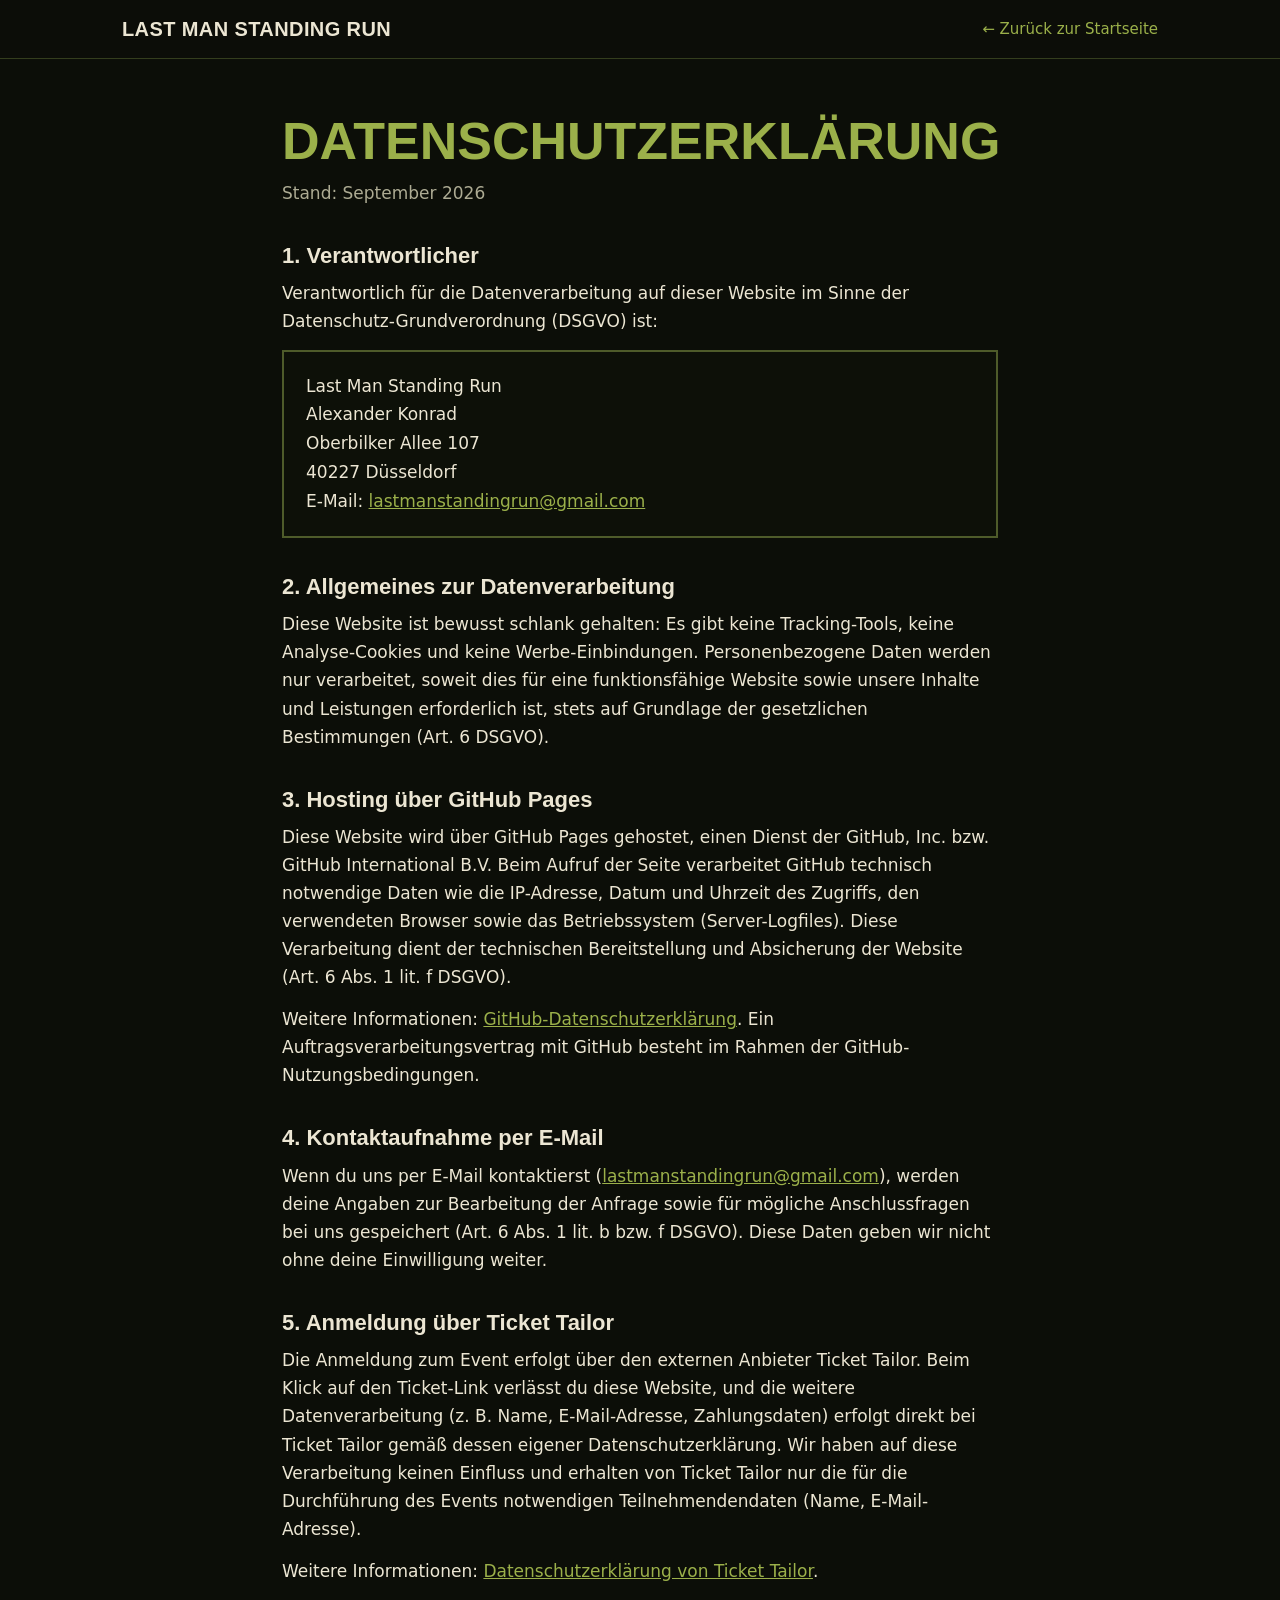
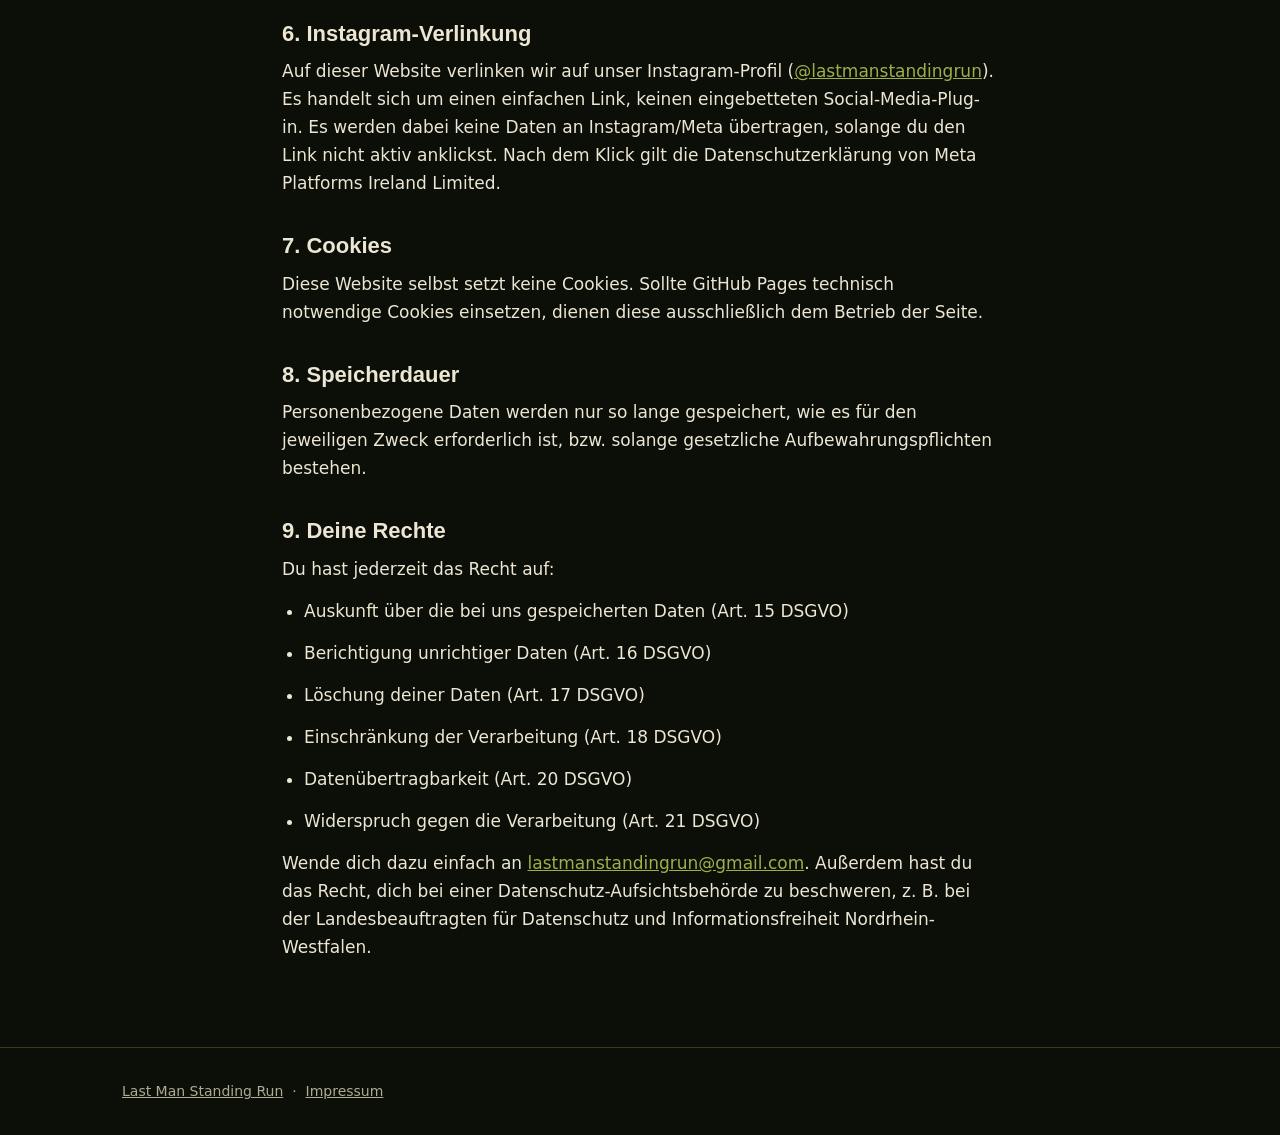
==== datenschutz.html @ d11ab653 "Add files via upload" ====
<!DOCTYPE html>
<html lang="de">
<head>
<meta charset="utf-8">
<meta name="viewport" content="width=device-width, initial-scale=1">
<title>Datenschutzerklärung – Last Man Standing Run</title>
<meta name="robots" content="noindex">
<meta name="theme-color" content="#0c0e08">
<style>
:root{--creme:#0c0e08;--paper:rgba(14,17,9,.84);--ink:#ECE6D3;--olive:#9BB04A;--olive-d:#6E8030;--line:#343d1d;--muted:#ADAB93;--bd:#4E5B2A;--display:"Bahnschrift","Arial Narrow","Roboto Condensed",Impact,sans-serif;--body:system-ui,-apple-system,"Segoe UI",Roboto,sans-serif}
*{box-sizing:border-box;min-width:0}html{overflow-x:hidden}
body{margin:0;background:var(--creme);color:var(--ink);font:17px/1.65 var(--body);overflow-x:hidden;max-width:100vw}
a{color:var(--olive)}
:focus-visible{outline:3px solid var(--olive);outline-offset:3px}
.wrap{max-width:760px;margin:0 auto;padding:0 22px}
header.nav{background:rgba(12,14,8,.92);border-bottom:1px solid var(--line)}
.nav .wrap{max-width:1080px;display:flex;align-items:center;justify-content:space-between;height:58px}
.brand{font:800 20px/1 var(--display);color:var(--ink);text-decoration:none;letter-spacing:.02em}
.back{font-size:15px;text-decoration:none}.back:hover{text-decoration:underline}
main{padding:56px 0 72px}
h1{font:900 clamp(32px,6vw,52px)/1 var(--display);text-transform:uppercase;color:var(--olive);margin:0 0 12px}
h2{font:800 22px/1.2 var(--display);color:var(--ink);margin:36px 0 10px}
h3{font:700 18px/1.3 var(--body);color:var(--olive);margin:22px 0 6px}
p,li{margin:0 0 14px;color:var(--ink)}
ul{margin:0 0 14px;padding-left:22px}
address{font-style:normal;background:var(--paper);border:2px solid var(--bd);padding:20px 22px;margin:8px 0 8px;line-height:1.7}
.muted{color:var(--muted);font-size:15px}
.intro{color:var(--muted);margin-bottom:28px}
footer{padding:32px 0;font-size:14px;color:var(--muted);border-top:1px solid var(--line)}
footer .wrap{max-width:1080px}
footer a{color:var(--muted);text-decoration:underline}
</style>
</head>
<body>
<header class="nav"><div class="wrap">
<a class="brand" href="index.html">LAST MAN STANDING RUN</a>
<a class="back" href="index.html">← Zurück zur Startseite</a>
</div></header>

<main><div class="wrap">
<h1>Datenschutzerklärung</h1>
<p class="intro">Stand: September 2026</p>

<h2>1. Verantwortlicher</h2>
<p>Verantwortlich für die Datenverarbeitung auf dieser Website im Sinne der Datenschutz-Grundverordnung (DSGVO) ist:</p>
<address>
Last Man Standing Run<br>
Alexander Konrad<br>
Oberbilker Allee 107<br>
40227 Düsseldorf<br>
E-Mail: <a href="mailto:lastmanstandingrun@gmail.com">lastmanstandingrun@gmail.com</a>
</address>

<h2>2. Allgemeines zur Datenverarbeitung</h2>
<p>Diese Website ist bewusst schlank gehalten: Es gibt keine Tracking-Tools, keine Analyse-Cookies und keine Werbe-Einbindungen. Personenbezogene Daten werden nur verarbeitet, soweit dies für eine funktionsfähige Website sowie unsere Inhalte und Leistungen erforderlich ist, stets auf Grundlage der gesetzlichen Bestimmungen (Art. 6 DSGVO).</p>

<h2>3. Hosting über GitHub Pages</h2>
<p>Diese Website wird über GitHub Pages gehostet, einen Dienst der GitHub, Inc. bzw. GitHub International B.V. Beim Aufruf der Seite verarbeitet GitHub technisch notwendige Daten wie die IP-Adresse, Datum und Uhrzeit des Zugriffs, den verwendeten Browser sowie das Betriebssystem (Server-Logfiles). Diese Verarbeitung dient der technischen Bereitstellung und Absicherung der Website (Art. 6 Abs. 1 lit. f DSGVO).</p>
<p>Weitere Informationen: <a href="https://docs.github.com/site-policy/privacy-policies/github-general-privacy-statement" rel="noopener">GitHub-Datenschutzerklärung</a>. Ein Auftragsverarbeitungsvertrag mit GitHub besteht im Rahmen der GitHub-Nutzungsbedingungen.</p>

<h2>4. Kontaktaufnahme per E-Mail</h2>
<p>Wenn du uns per E-Mail kontaktierst (<a href="mailto:lastmanstandingrun@gmail.com">lastmanstandingrun@gmail.com</a>), werden deine Angaben zur Bearbeitung der Anfrage sowie für mögliche Anschlussfragen bei uns gespeichert (Art. 6 Abs. 1 lit. b bzw. f DSGVO). Diese Daten geben wir nicht ohne deine Einwilligung weiter.</p>

<h2>5. Anmeldung über Ticket Tailor</h2>
<p>Die Anmeldung zum Event erfolgt über den externen Anbieter Ticket Tailor. Beim Klick auf den Ticket-Link verlässt du diese Website, und die weitere Datenverarbeitung (z. B. Name, E-Mail-Adresse, Zahlungsdaten) erfolgt direkt bei Ticket Tailor gemäß dessen eigener Datenschutzerklärung. Wir haben auf diese Verarbeitung keinen Einfluss und erhalten von Ticket Tailor nur die für die Durchführung des Events notwendigen Teilnehmendendaten (Name, E-Mail-Adresse).</p>
<p>Weitere Informationen: <a href="https://www.tickettailor.com/legal/privacy/" rel="noopener">Datenschutzerklärung von Ticket Tailor</a>.</p>

<h2>6. Instagram-Verlinkung</h2>
<p>Auf dieser Website verlinken wir auf unser Instagram-Profil (<a href="https://www.instagram.com/lastmanstandingrun" rel="noopener">@lastmanstandingrun</a>). Es handelt sich um einen einfachen Link, keinen eingebetteten Social-Media-Plug-in. Es werden dabei keine Daten an Instagram/Meta übertragen, solange du den Link nicht aktiv anklickst. Nach dem Klick gilt die Datenschutzerklärung von Meta Platforms Ireland Limited.</p>

<h2>7. Cookies</h2>
<p>Diese Website selbst setzt keine Cookies. Sollte GitHub Pages technisch notwendige Cookies einsetzen, dienen diese ausschließlich dem Betrieb der Seite.</p>

<h2>8. Speicherdauer</h2>
<p>Personenbezogene Daten werden nur so lange gespeichert, wie es für den jeweiligen Zweck erforderlich ist, bzw. solange gesetzliche Aufbewahrungspflichten bestehen.</p>

<h2>9. Deine Rechte</h2>
<p>Du hast jederzeit das Recht auf:</p>
<ul>
<li>Auskunft über die bei uns gespeicherten Daten (Art. 15 DSGVO)</li>
<li>Berichtigung unrichtiger Daten (Art. 16 DSGVO)</li>
<li>Löschung deiner Daten (Art. 17 DSGVO)</li>
<li>Einschränkung der Verarbeitung (Art. 18 DSGVO)</li>
<li>Datenübertragbarkeit (Art. 20 DSGVO)</li>
<li>Widerspruch gegen die Verarbeitung (Art. 21 DSGVO)</li>
</ul>
<p>Wende dich dazu einfach an <a href="mailto:lastmanstandingrun@gmail.com">lastmanstandingrun@gmail.com</a>. Außerdem hast du das Recht, dich bei einer Datenschutz-Aufsichtsbehörde zu beschweren, z. B. bei der Landesbeauftragten für Datenschutz und Informationsfreiheit Nordrhein-Westfalen.</p>

</div></main>

<footer><div class="wrap"><a href="index.html">Last Man Standing Run</a> &nbsp;·&nbsp; <a href="impressum.html">Impressum</a></div></footer>
</body>
</html>
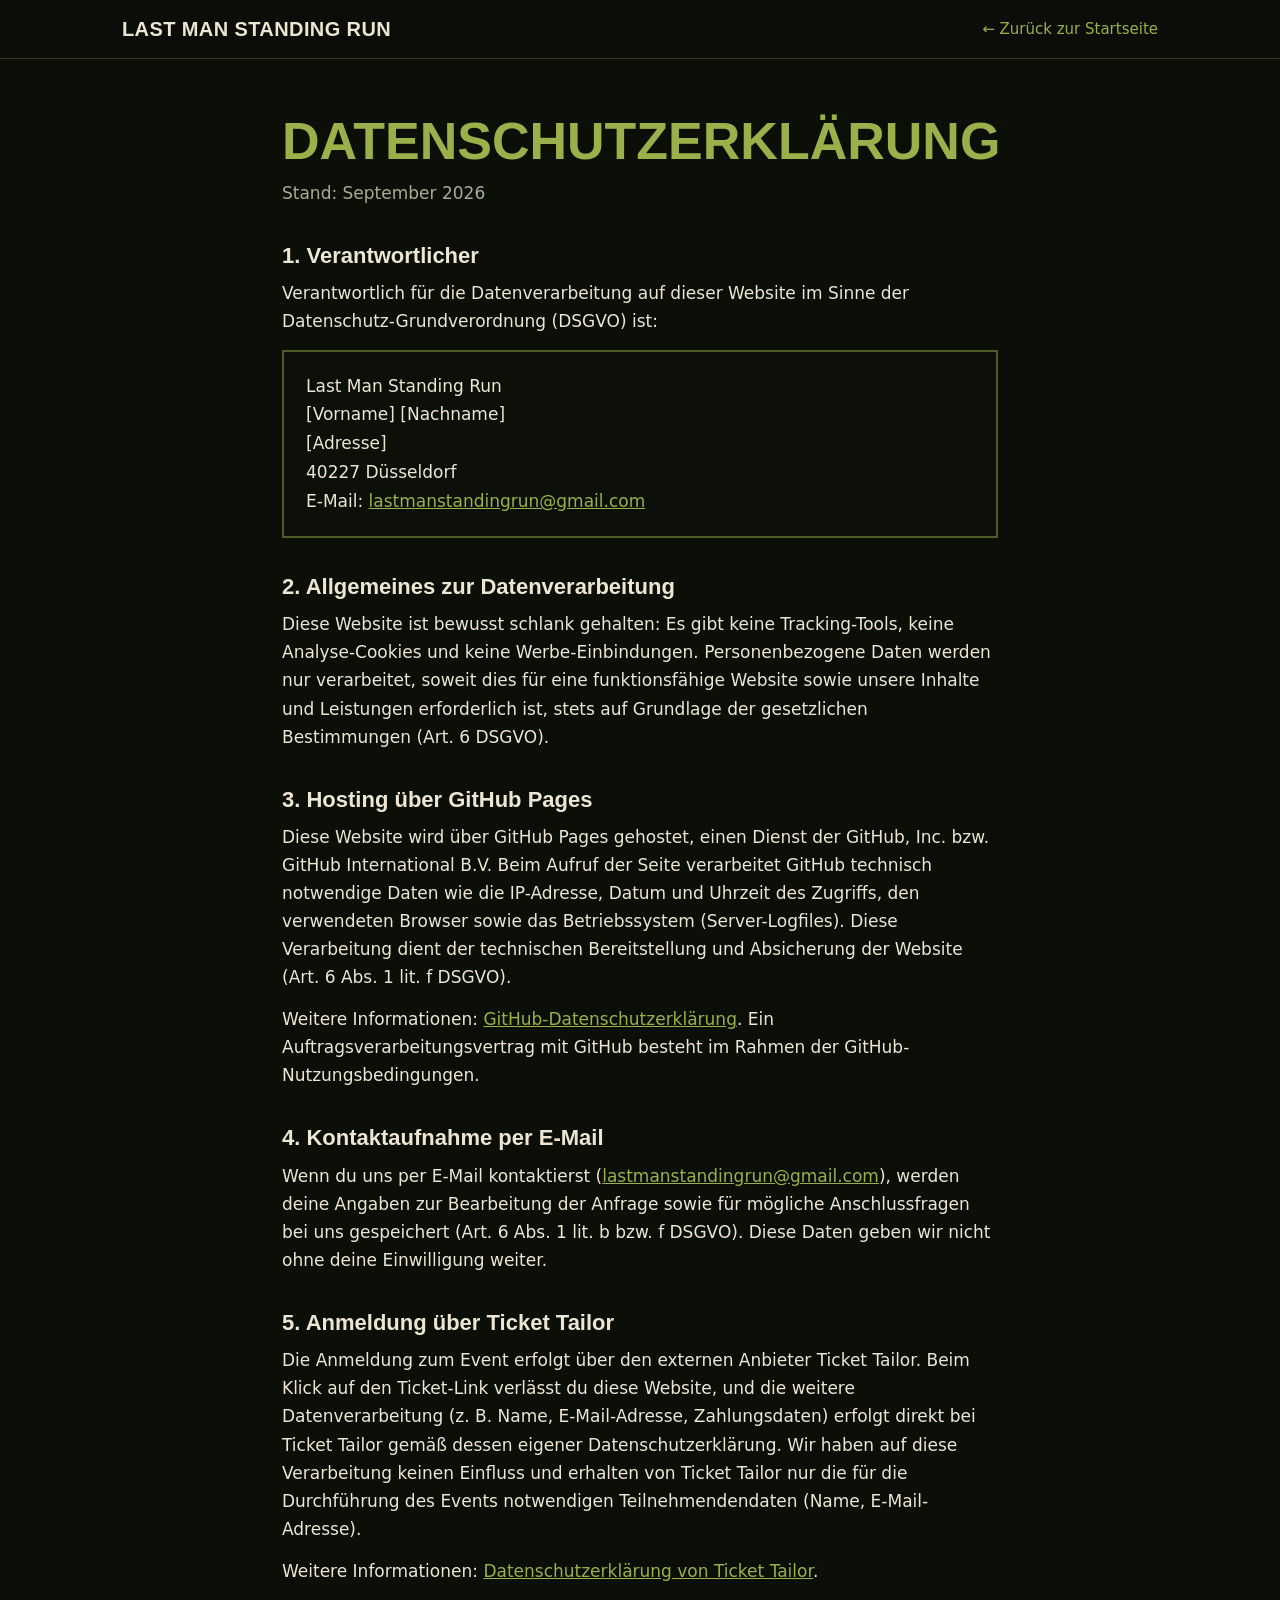
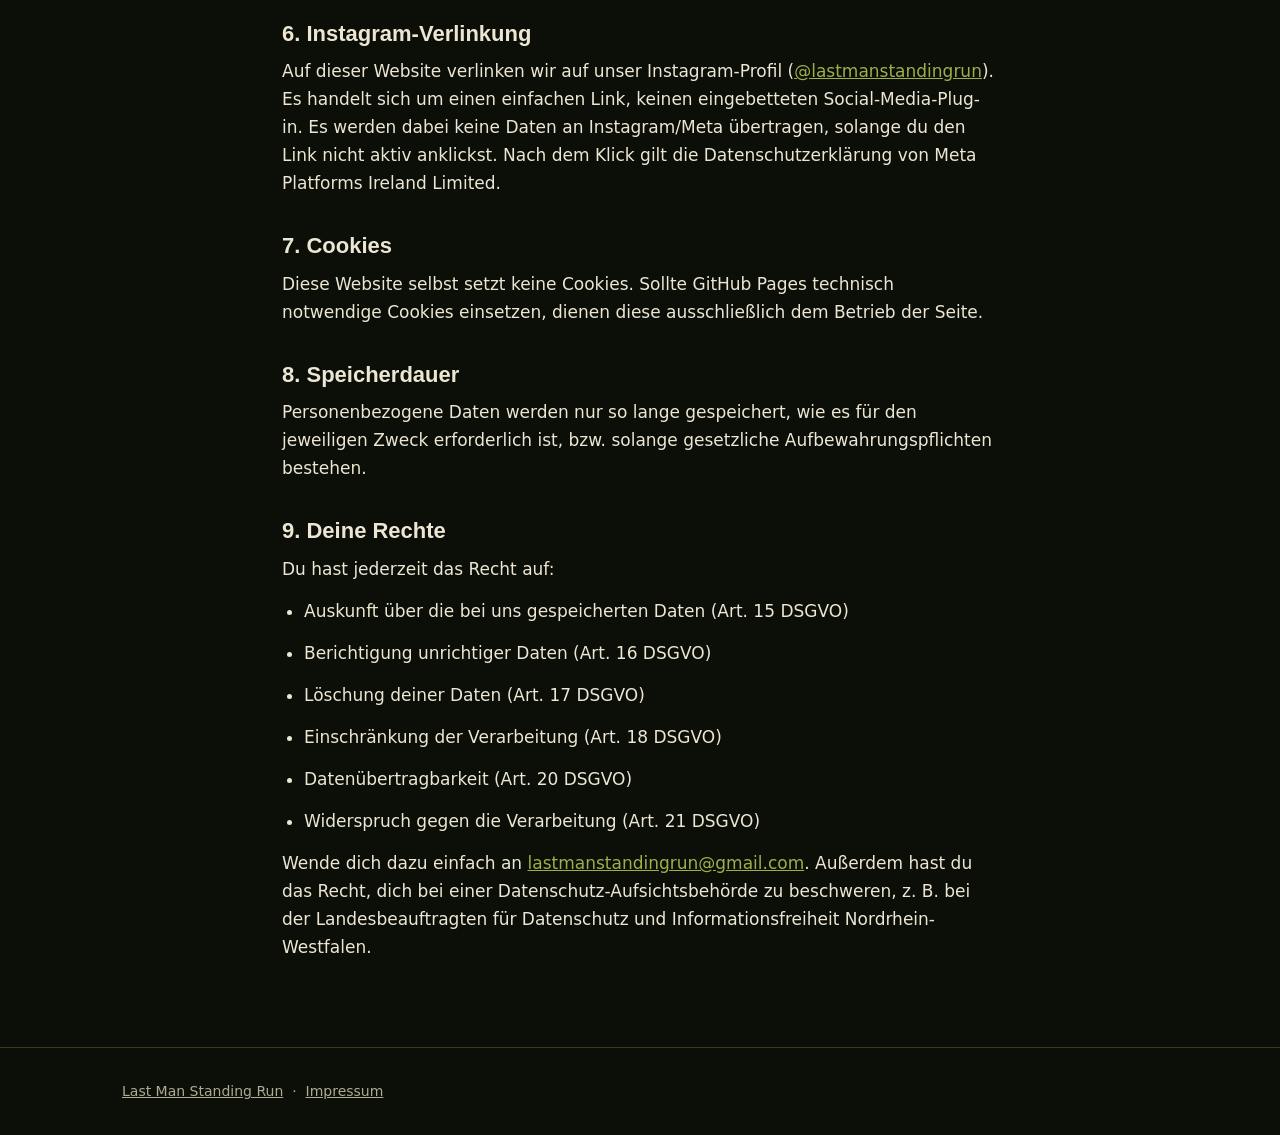
==== commit 1d9007a0: "Add files via upload" ====
--- a/datenschutz.html
+++ b/datenschutz.html
@@ -45,8 +45,8 @@
 <p>Verantwortlich für die Datenverarbeitung auf dieser Website im Sinne der Datenschutz-Grundverordnung (DSGVO) ist:</p>
 <address>
 Last Man Standing Run<br>
-Alexander Konrad<br>
-Oberbilker Allee 107<br>
+[Vorname] [Nachname]<br>
+[Adresse]<br>
 40227 Düsseldorf<br>
 E-Mail: <a href="mailto:lastmanstandingrun@gmail.com">lastmanstandingrun@gmail.com</a>
 </address>
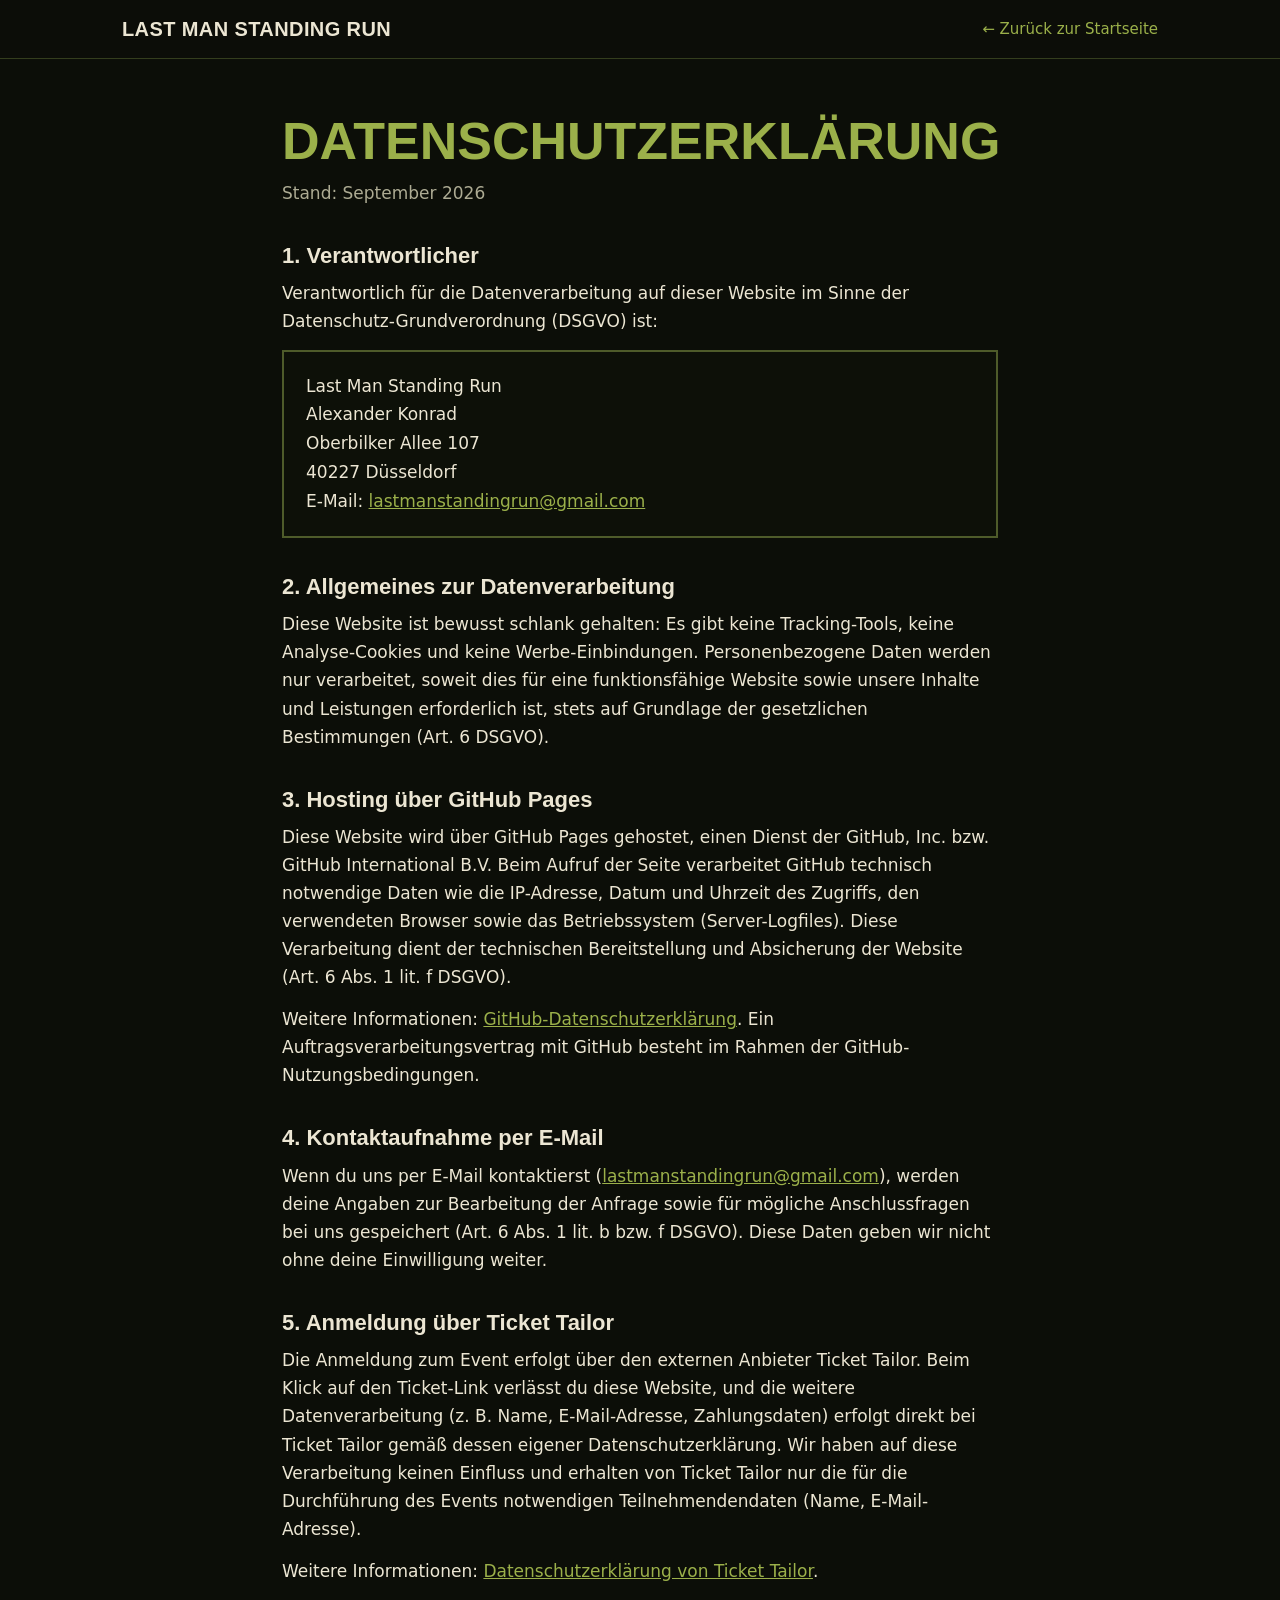
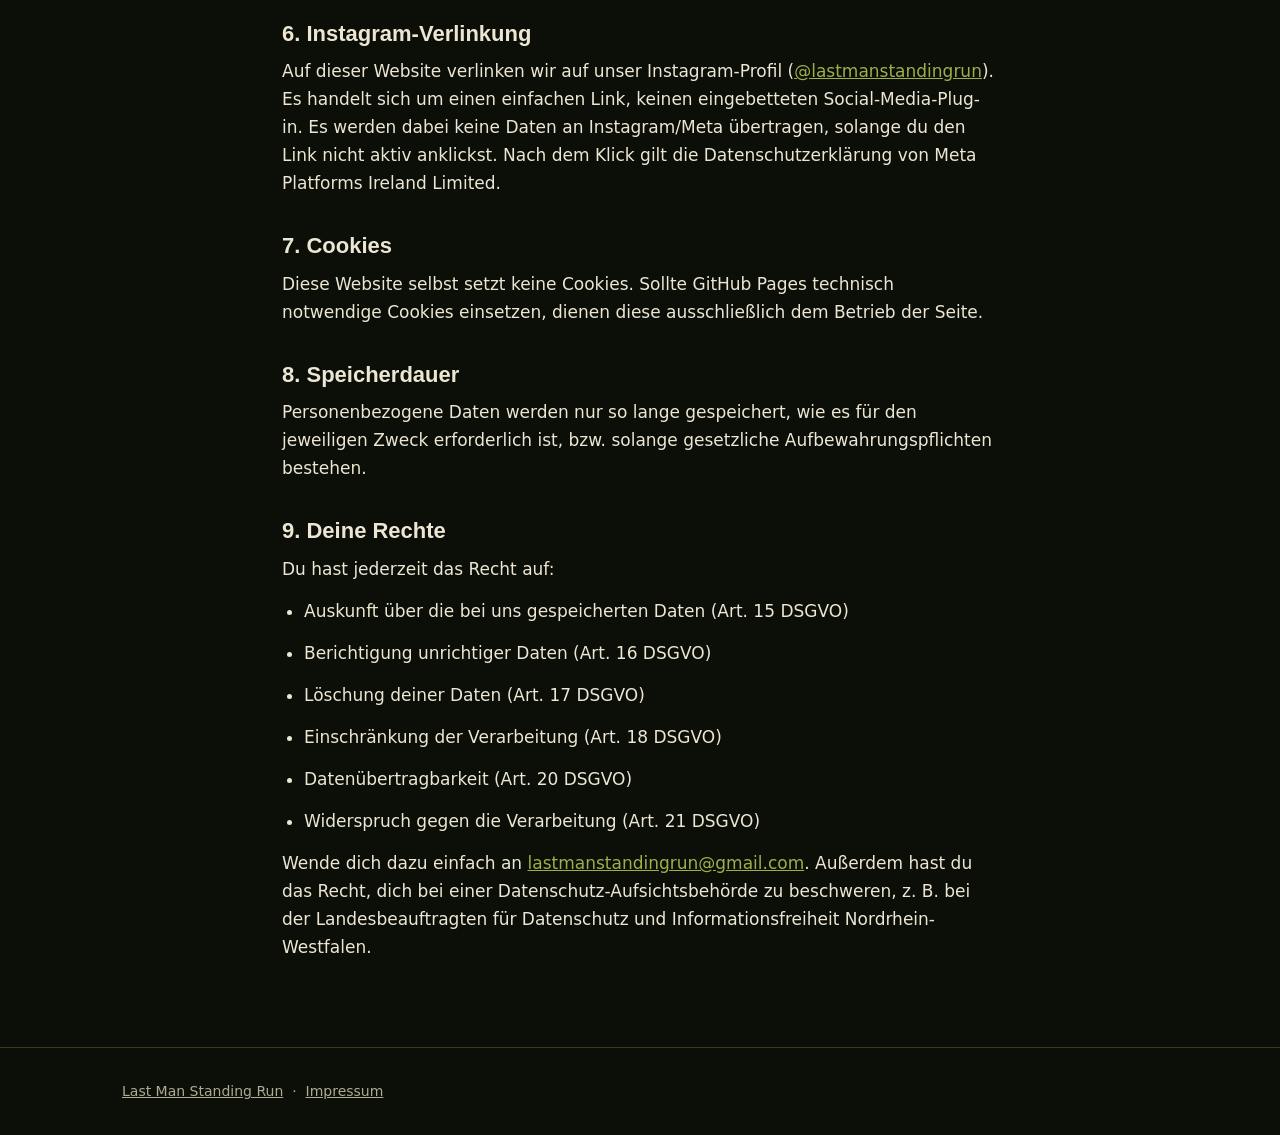
==== commit 5581f5e8: "Update contact information in datenschutz.html" ====
--- a/datenschutz.html
+++ b/datenschutz.html
@@ -45,8 +45,8 @@
 <p>Verantwortlich für die Datenverarbeitung auf dieser Website im Sinne der Datenschutz-Grundverordnung (DSGVO) ist:</p>
 <address>
 Last Man Standing Run<br>
-[Vorname] [Nachname]<br>
-[Adresse]<br>
+Alexander Konrad<br>
+Oberbilker Allee 107<br>
 40227 Düsseldorf<br>
 E-Mail: <a href="mailto:lastmanstandingrun@gmail.com">lastmanstandingrun@gmail.com</a>
 </address>
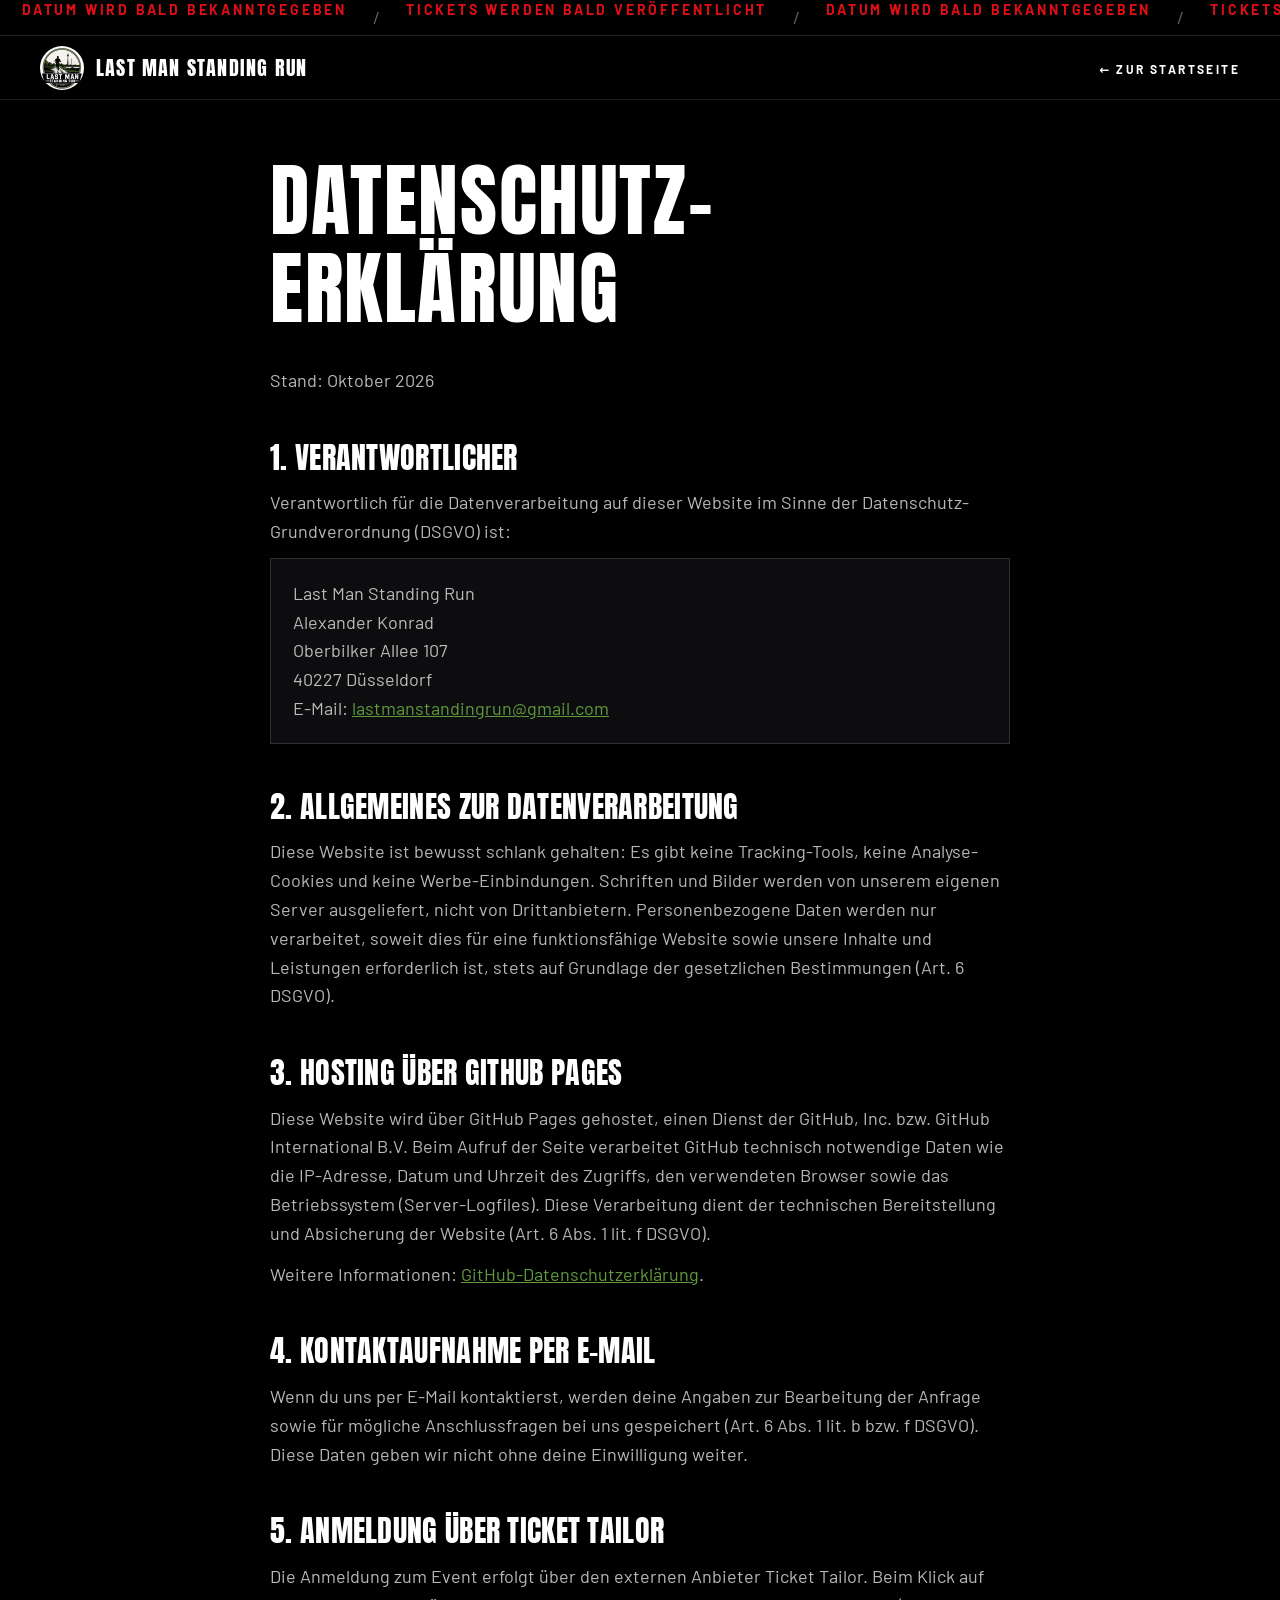
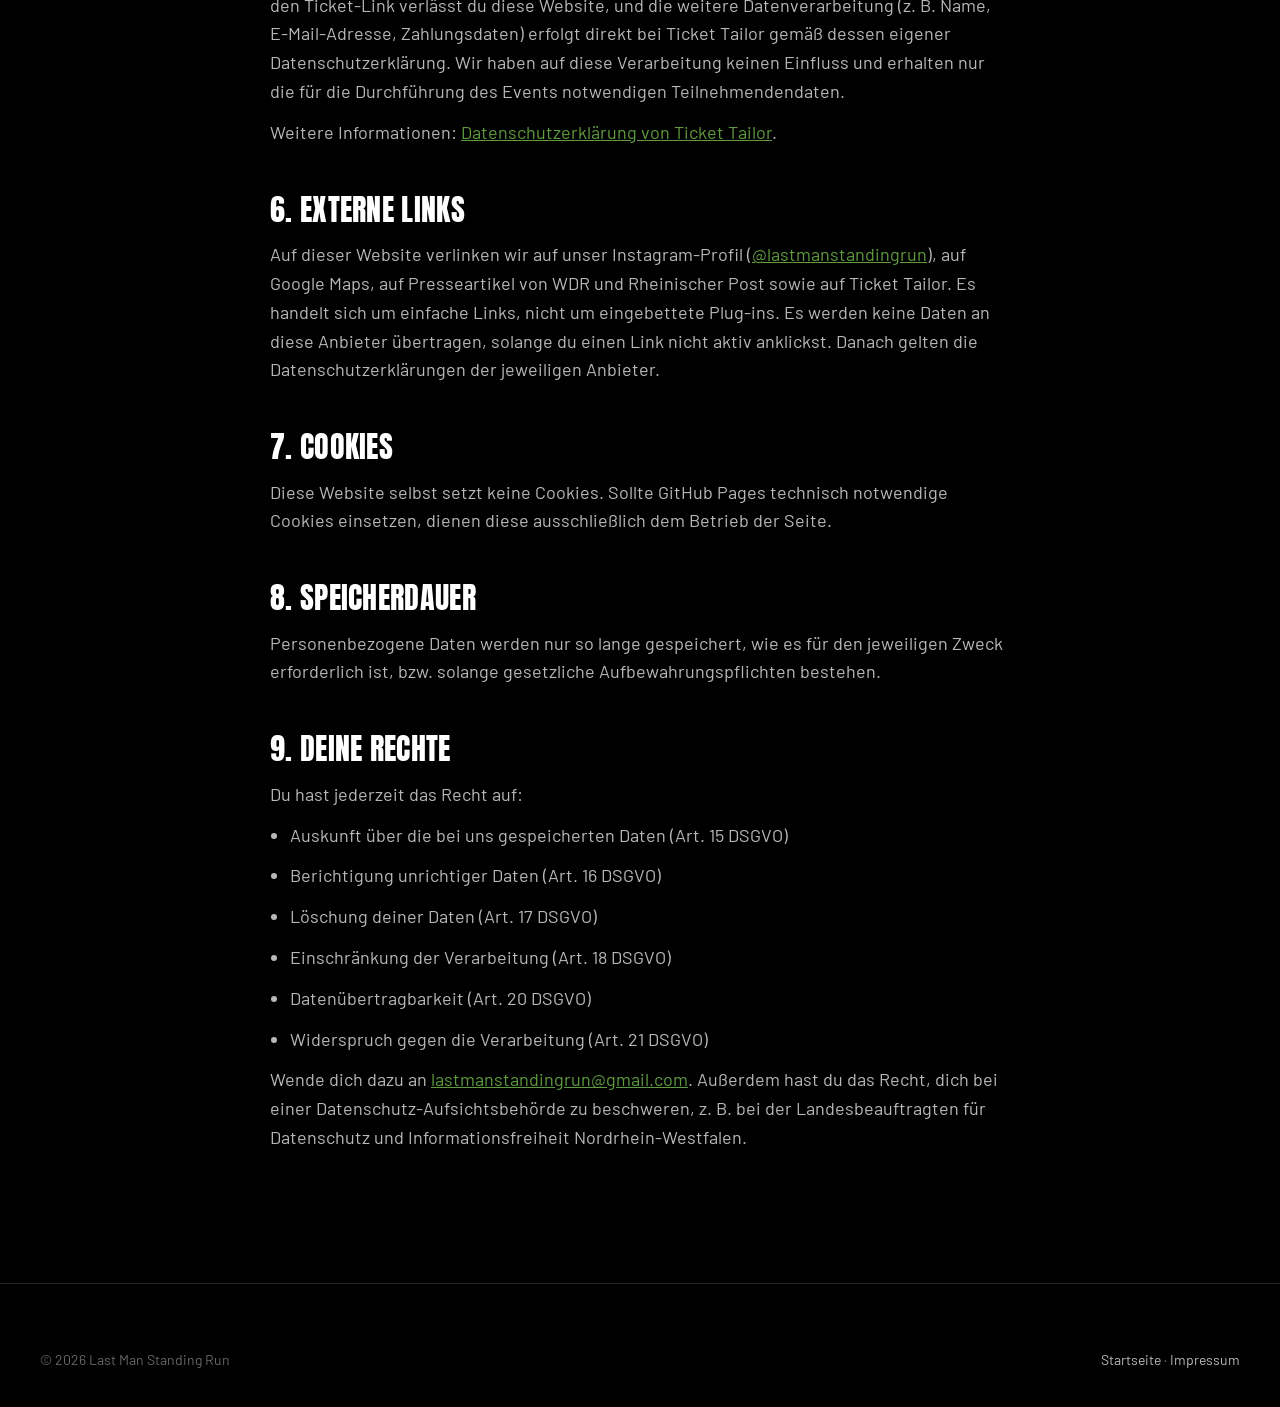
==== commit fb4a2d6b: "Landingpage Last Man Standing Run 2027 Co-Authored-By: Claude Sonnet 5.5 <noreply@anthropic.com>" ====
--- a/datenschutz.html
+++ b/datenschutz.html
@@ -3,43 +3,24 @@
 <head>
 <meta charset="utf-8">
 <meta name="viewport" content="width=device-width, initial-scale=1">
-<title>Datenschutzerklärung – Last Man Standing Run</title>
-<meta name="robots" content="noindex">
-<meta name="theme-color" content="#0c0e08">
-<style>
-:root{--creme:#0c0e08;--paper:rgba(14,17,9,.84);--ink:#ECE6D3;--olive:#9BB04A;--olive-d:#6E8030;--line:#343d1d;--muted:#ADAB93;--bd:#4E5B2A;--display:"Bahnschrift","Arial Narrow","Roboto Condensed",Impact,sans-serif;--body:system-ui,-apple-system,"Segoe UI",Roboto,sans-serif}
-*{box-sizing:border-box;min-width:0}html{overflow-x:hidden}
-body{margin:0;background:var(--creme);color:var(--ink);font:17px/1.65 var(--body);overflow-x:hidden;max-width:100vw}
-a{color:var(--olive)}
-:focus-visible{outline:3px solid var(--olive);outline-offset:3px}
-.wrap{max-width:760px;margin:0 auto;padding:0 22px}
-header.nav{background:rgba(12,14,8,.92);border-bottom:1px solid var(--line)}
-.nav .wrap{max-width:1080px;display:flex;align-items:center;justify-content:space-between;height:58px}
-.brand{font:800 20px/1 var(--display);color:var(--ink);text-decoration:none;letter-spacing:.02em}
-.back{font-size:15px;text-decoration:none}.back:hover{text-decoration:underline}
-main{padding:56px 0 72px}
-h1{font:900 clamp(32px,6vw,52px)/1 var(--display);text-transform:uppercase;color:var(--olive);margin:0 0 12px}
-h2{font:800 22px/1.2 var(--display);color:var(--ink);margin:36px 0 10px}
-h3{font:700 18px/1.3 var(--body);color:var(--olive);margin:22px 0 6px}
-p,li{margin:0 0 14px;color:var(--ink)}
-ul{margin:0 0 14px;padding-left:22px}
-address{font-style:normal;background:var(--paper);border:2px solid var(--bd);padding:20px 22px;margin:8px 0 8px;line-height:1.7}
-.muted{color:var(--muted);font-size:15px}
-.intro{color:var(--muted);margin-bottom:28px}
-footer{padding:32px 0;font-size:14px;color:var(--muted);border-top:1px solid var(--line)}
-footer .wrap{max-width:1080px}
-footer a{color:var(--muted);text-decoration:underline}
-</style>
+<title>Datenschutz – Last Man Standing Run</title>
+<meta name="robots" content="noindex, nofollow">
+<meta name="theme-color" content="#000000">
+<link rel="icon" href="assets/img/logo.jpg">
+<link rel="stylesheet" href="css/style.css">
 </head>
 <body>
+<div class="ticker" role="region" aria-label="Hinweise"><div class="ticker-track" aria-hidden="true">
+<span>Datum wird bald bekanntgegeben</span><i>/</i><span>Tickets werden bald veröffentlicht</span><i>/</i><span>Datum wird bald bekanntgegeben</span><i>/</i><span>Tickets werden bald veröffentlicht</span><i>/</i><span>Datum wird bald bekanntgegeben</span><i>/</i><span>Tickets werden bald veröffentlicht</span><i>/</i><span>Datum wird bald bekanntgegeben</span><i>/</i><span>Tickets werden bald veröffentlicht</span><i>/</i>
+<span>Datum wird bald bekanntgegeben</span><i>/</i><span>Tickets werden bald veröffentlicht</span><i>/</i><span>Datum wird bald bekanntgegeben</span><i>/</i><span>Tickets werden bald veröffentlicht</span><i>/</i><span>Datum wird bald bekanntgegeben</span><i>/</i><span>Tickets werden bald veröffentlicht</span><i>/</i><span>Datum wird bald bekanntgegeben</span><i>/</i><span>Tickets werden bald veröffentlicht</span><i>/</i>
+</div></div>
 <header class="nav"><div class="wrap">
-<a class="brand" href="index.html">LAST MAN STANDING RUN</a>
-<a class="back" href="index.html">← Zurück zur Startseite</a>
+  <a class="brand" href="index.html"><img src="assets/img/logo.jpg" alt="" width="44" height="44"><span>Last Man Standing Run</span></a>
+  <ul><li><a href="index.html">← Zur Startseite</a></li></ul>
 </div></header>
-
-<main><div class="wrap">
-<h1>Datenschutzerklärung</h1>
-<p class="intro">Stand: September 2026</p>
+<main class="legal"><div class="wrap">
+<h1>Datenschutz&shy;erklärung</h1>
+<p>Stand: Oktober 2026</p>
 
 <h2>1. Verantwortlicher</h2>
 <p>Verantwortlich für die Datenverarbeitung auf dieser Website im Sinne der Datenschutz-Grundverordnung (DSGVO) ist:</p>
@@ -52,21 +33,21 @@
 </address>
 
 <h2>2. Allgemeines zur Datenverarbeitung</h2>
-<p>Diese Website ist bewusst schlank gehalten: Es gibt keine Tracking-Tools, keine Analyse-Cookies und keine Werbe-Einbindungen. Personenbezogene Daten werden nur verarbeitet, soweit dies für eine funktionsfähige Website sowie unsere Inhalte und Leistungen erforderlich ist, stets auf Grundlage der gesetzlichen Bestimmungen (Art. 6 DSGVO).</p>
+<p>Diese Website ist bewusst schlank gehalten: Es gibt keine Tracking-Tools, keine Analyse-Cookies und keine Werbe-Einbindungen. Schriften und Bilder werden von unserem eigenen Server ausgeliefert, nicht von Drittanbietern. Personenbezogene Daten werden nur verarbeitet, soweit dies für eine funktionsfähige Website sowie unsere Inhalte und Leistungen erforderlich ist, stets auf Grundlage der gesetzlichen Bestimmungen (Art. 6 DSGVO).</p>
 
 <h2>3. Hosting über GitHub Pages</h2>
 <p>Diese Website wird über GitHub Pages gehostet, einen Dienst der GitHub, Inc. bzw. GitHub International B.V. Beim Aufruf der Seite verarbeitet GitHub technisch notwendige Daten wie die IP-Adresse, Datum und Uhrzeit des Zugriffs, den verwendeten Browser sowie das Betriebssystem (Server-Logfiles). Diese Verarbeitung dient der technischen Bereitstellung und Absicherung der Website (Art. 6 Abs. 1 lit. f DSGVO).</p>
-<p>Weitere Informationen: <a href="https://docs.github.com/site-policy/privacy-policies/github-general-privacy-statement" rel="noopener">GitHub-Datenschutzerklärung</a>. Ein Auftragsverarbeitungsvertrag mit GitHub besteht im Rahmen der GitHub-Nutzungsbedingungen.</p>
+<p>Weitere Informationen: <a href="https://docs.github.com/site-policy/privacy-policies/github-general-privacy-statement" rel="noopener">GitHub-Datenschutzerklärung</a>.</p>
 
 <h2>4. Kontaktaufnahme per E-Mail</h2>
-<p>Wenn du uns per E-Mail kontaktierst (<a href="mailto:lastmanstandingrun@gmail.com">lastmanstandingrun@gmail.com</a>), werden deine Angaben zur Bearbeitung der Anfrage sowie für mögliche Anschlussfragen bei uns gespeichert (Art. 6 Abs. 1 lit. b bzw. f DSGVO). Diese Daten geben wir nicht ohne deine Einwilligung weiter.</p>
+<p>Wenn du uns per E-Mail kontaktierst, werden deine Angaben zur Bearbeitung der Anfrage sowie für mögliche Anschlussfragen bei uns gespeichert (Art. 6 Abs. 1 lit. b bzw. f DSGVO). Diese Daten geben wir nicht ohne deine Einwilligung weiter.</p>
 
 <h2>5. Anmeldung über Ticket Tailor</h2>
-<p>Die Anmeldung zum Event erfolgt über den externen Anbieter Ticket Tailor. Beim Klick auf den Ticket-Link verlässt du diese Website, und die weitere Datenverarbeitung (z. B. Name, E-Mail-Adresse, Zahlungsdaten) erfolgt direkt bei Ticket Tailor gemäß dessen eigener Datenschutzerklärung. Wir haben auf diese Verarbeitung keinen Einfluss und erhalten von Ticket Tailor nur die für die Durchführung des Events notwendigen Teilnehmendendaten (Name, E-Mail-Adresse).</p>
+<p>Die Anmeldung zum Event erfolgt über den externen Anbieter Ticket Tailor. Beim Klick auf den Ticket-Link verlässt du diese Website, und die weitere Datenverarbeitung (z. B. Name, E-Mail-Adresse, Zahlungsdaten) erfolgt direkt bei Ticket Tailor gemäß dessen eigener Datenschutzerklärung. Wir haben auf diese Verarbeitung keinen Einfluss und erhalten nur die für die Durchführung des Events notwendigen Teilnehmendendaten.</p>
 <p>Weitere Informationen: <a href="https://www.tickettailor.com/legal/privacy/" rel="noopener">Datenschutzerklärung von Ticket Tailor</a>.</p>
 
-<h2>6. Instagram-Verlinkung</h2>
-<p>Auf dieser Website verlinken wir auf unser Instagram-Profil (<a href="https://www.instagram.com/lastmanstandingrun" rel="noopener">@lastmanstandingrun</a>). Es handelt sich um einen einfachen Link, keinen eingebetteten Social-Media-Plug-in. Es werden dabei keine Daten an Instagram/Meta übertragen, solange du den Link nicht aktiv anklickst. Nach dem Klick gilt die Datenschutzerklärung von Meta Platforms Ireland Limited.</p>
+<h2>6. Externe Links</h2>
+<p>Auf dieser Website verlinken wir auf unser Instagram-Profil (<a href="https://www.instagram.com/lastmanstandingrun" rel="noopener">@lastmanstandingrun</a>), auf Google Maps, auf Presseartikel von WDR und Rheinischer Post sowie auf Ticket Tailor. Es handelt sich um einfache Links, nicht um eingebettete Plug-ins. Es werden keine Daten an diese Anbieter übertragen, solange du einen Link nicht aktiv anklickst. Danach gelten die Datenschutzerklärungen der jeweiligen Anbieter.</p>
 
 <h2>7. Cookies</h2>
 <p>Diese Website selbst setzt keine Cookies. Sollte GitHub Pages technisch notwendige Cookies einsetzen, dienen diese ausschließlich dem Betrieb der Seite.</p>
@@ -84,10 +65,8 @@
 <li>Datenübertragbarkeit (Art. 20 DSGVO)</li>
 <li>Widerspruch gegen die Verarbeitung (Art. 21 DSGVO)</li>
 </ul>
-<p>Wende dich dazu einfach an <a href="mailto:lastmanstandingrun@gmail.com">lastmanstandingrun@gmail.com</a>. Außerdem hast du das Recht, dich bei einer Datenschutz-Aufsichtsbehörde zu beschweren, z. B. bei der Landesbeauftragten für Datenschutz und Informationsfreiheit Nordrhein-Westfalen.</p>
-
+<p>Wende dich dazu an <a href="mailto:lastmanstandingrun@gmail.com">lastmanstandingrun@gmail.com</a>. Außerdem hast du das Recht, dich bei einer Datenschutz-Aufsichtsbehörde zu beschweren, z. B. bei der Landesbeauftragten für Datenschutz und Informationsfreiheit Nordrhein-Westfalen.</p>
 </div></main>
-
-<footer><div class="wrap"><a href="index.html">Last Man Standing Run</a> &nbsp;·&nbsp; <a href="impressum.html">Impressum</a></div></footer>
+<footer><div class="wrap"><div class="foot-bottom" style="margin-top:0;border-top:0;padding-top:0"><span>© 2026 Last Man Standing Run</span><span><a href="index.html">Startseite</a> · <a href="impressum.html">Impressum</a></span></div></div></footer>
 </body>
 </html>
--- a/css/style.css
+++ b/css/style.css
@@ -0,0 +1,305 @@
+/* Last Man Standing Run – Design nach DESIGN.md */
+@font-face{font-family:"Anton";src:url(../assets/fonts/anton-400.woff2) format("woff2");font-weight:400;font-display:swap}
+@font-face{font-family:"Barlow";src:url(../assets/fonts/barlow-400.woff2) format("woff2");font-weight:400;font-display:swap}
+@font-face{font-family:"Barlow";src:url(../assets/fonts/barlow-500.woff2) format("woff2");font-weight:500;font-display:swap}
+@font-face{font-family:"Barlow";src:url(../assets/fonts/barlow-600.woff2) format("woff2");font-weight:600;font-display:swap}
+@font-face{font-family:"Barlow";src:url(../assets/fonts/barlow-700.woff2) format("woff2");font-weight:700;font-display:swap}
+
+:root{
+  --bg:#000;--band:#050505;--card:#0d0d0f;--card-alt:#111;
+  --text:#fff;--muted:rgba(255,255,255,.72);--dim:rgba(255,255,255,.55);--faint:rgba(255,255,255,.4);
+  --line:rgba(255,255,255,.14);--line-soft:rgba(255,255,255,.1);--line-faint:rgba(255,255,255,.08);
+  --accent:#5e9b3e;--accent-deep:#3f6b2b;--cream:#f2efe6;--alert:#dd0f15;
+  --display:"Anton","Arial Narrow",Impact,sans-serif;
+  --body:"Barlow",system-ui,-apple-system,"Segoe UI",sans-serif;
+  --pad-y:clamp(72px,9.3vw,130px);--pad-x:clamp(18px,5vw,40px);--max:1360px;--head-gap:clamp(36px,4vw,56px);
+  --ticker-h:36px;--nav-h:64px;
+}
+*{box-sizing:border-box;margin:0;padding:0}
+html{scroll-behavior:smooth;scroll-padding-top:calc(var(--ticker-h) + var(--nav-h) + 8px);-webkit-text-size-adjust:100%}
+body{background:var(--bg);color:var(--text);font:400 18px/1.6 var(--body);overflow-x:hidden}
+img{display:block;max-width:100%;height:auto}
+a{color:inherit}
+ul{list-style:none}
+:focus-visible{outline:2px solid #fff;outline-offset:3px}
+.skip{position:absolute;left:-999px;top:0;background:#fff;color:#000;padding:10px 16px;z-index:200;font-weight:700}
+.skip:focus{left:8px;top:8px}
+.wrap{max-width:var(--max);margin:0 auto;padding:0 var(--pad-x)}
+
+/* Typografie */
+.display,h1,h2,h3{font-family:var(--display);font-weight:400;text-transform:uppercase;line-height:1.25}
+h1{font-size:clamp(52px,9vw,100px);letter-spacing:.02em;line-height:1.1}
+h2{font-size:clamp(38px,5.2vw,64px);letter-spacing:.01em}
+h3{font-size:clamp(22px,2vw,26px);letter-spacing:.02em;line-height:1.2}
+.kicker{display:flex;align-items:center;gap:12px;font:700 15px/1.2 var(--body);letter-spacing:.14em;text-transform:uppercase;color:var(--accent);margin-bottom:22px}
+.kicker::before{content:"";width:8px;height:8px;background:var(--accent);flex:none}
+p.lead{font-size:clamp(18px,1.6vw,21px);color:var(--muted);max-width:34em}
+p{color:var(--muted)}
+.label{font:600 12px/1.3 var(--body);letter-spacing:.2em;text-transform:uppercase;color:var(--dim)}
+
+/* Laufband (Alarm) */
+.ticker{position:fixed;top:0;left:0;right:0;height:var(--ticker-h);z-index:100;background:#000;border-bottom:1px solid var(--line);overflow:hidden;display:flex;align-items:center}
+.ticker-track{display:flex;width:max-content;animation:marquee 38s linear infinite;will-change:transform}
+.ticker:hover .ticker-track{animation-play-state:paused}
+.ticker span{font:700 14px/1 var(--body);letter-spacing:.2em;text-transform:uppercase;color:var(--alert);white-space:nowrap;padding:0 22px}
+.ticker i{font-style:normal;color:var(--faint);font-weight:400;padding:0 4px}
+@keyframes marquee{to{transform:translateX(-50%)}}
+
+/* Navigation */
+.nav{position:fixed;top:var(--ticker-h);left:0;right:0;height:var(--nav-h);z-index:90;background:rgba(0,0,0,.92);backdrop-filter:blur(8px);-webkit-backdrop-filter:blur(8px);border-bottom:1px solid var(--line-soft)}
+.nav .wrap{height:100%;display:flex;align-items:center;justify-content:space-between;gap:24px}
+.brand{display:flex;align-items:center;gap:12px;text-decoration:none}
+.brand img{width:44px;height:44px;border-radius:50%}
+.brand span{font:400 20px/1 var(--display);letter-spacing:.06em;text-transform:uppercase}
+.nav ul{display:flex;gap:30px}
+.nav ul a{font:700 12px/1 var(--body);letter-spacing:.2em;text-transform:uppercase;text-decoration:none;padding:8px 0;border-bottom:1px solid transparent;transition:border-color .2s}
+.nav ul a:hover{border-color:var(--accent)}
+.burger{display:none;background:none;border:1px solid var(--line);width:44px;height:44px;color:#fff;cursor:pointer}
+.burger span,.burger span::before,.burger span::after{display:block;width:18px;height:2px;background:#fff;margin:0 auto;position:relative}
+.burger span::before,.burger span::after{content:"";position:absolute;left:0}
+.burger span::before{top:-6px}.burger span::after{top:6px}
+
+/* Buttons */
+.btn{display:inline-block;font:700 12px/1 var(--body);letter-spacing:.22em;text-transform:uppercase;text-decoration:none;color:#fff;background:var(--accent-deep);padding:17px 34px;border:1px solid var(--accent-deep);cursor:pointer;transition:background .2s,border-color .2s;position:relative;overflow:hidden}
+.btn:hover{background:var(--accent);border-color:var(--accent)}
+.btn::after{content:"";position:absolute;inset:0;background:linear-gradient(100deg,transparent 30%,rgba(255,255,255,.28) 50%,transparent 70%);transform:translateX(-120%)}
+.btn:hover::after{transform:translateX(120%);transition:transform .7s ease}
+.btn.ghost{background:transparent;border-color:var(--line)}
+.btn.ghost:hover{border-color:#fff;background:transparent}
+.btn[aria-disabled="true"]{background:var(--card);border-color:var(--line);color:var(--dim);cursor:not-allowed;pointer-events:none}
+.btn[aria-disabled="true"]::after{display:none}
+.btn-row{display:flex;flex-wrap:wrap;gap:14px;align-items:center}
+
+/* Sektionen */
+section{position:relative}
+.sec{padding:var(--pad-y) 0}
+.sec.band{background:var(--band);border-top:1px solid var(--line-faint);border-bottom:1px solid var(--line-faint)}
+.sec-head{margin-bottom:var(--head-gap);max-width:900px}
+.sec-head p{margin-top:22px}
+
+/* Hero */
+.hero{min-height:100svh;padding-top:calc(var(--ticker-h) + var(--nav-h));display:flex;align-items:flex-end;overflow:hidden;isolation:isolate}
+.hero-bg{position:absolute;inset:0;z-index:-2}
+.hero-bg img{width:100%;height:100%;object-fit:cover;object-position:center 40%;filter:grayscale(1) contrast(1.15) brightness(.55);transform:scale(1.04);animation:drift 24s ease-in-out infinite alternate}
+.hero::before{content:"";position:absolute;inset:0;z-index:-1;background:linear-gradient(180deg,rgba(0,0,0,.55) 0%,rgba(0,0,0,.1) 35%,rgba(0,0,0,.92) 88%,#000 100%),linear-gradient(90deg,rgba(63,107,43,.28),transparent 60%)}
+.hero .wrap{width:100%;padding-bottom:clamp(40px,6vw,80px)}
+.hero h1{max-width:11ch;margin-bottom:26px}
+.hero p.lead{margin-bottom:34px;color:rgba(255,255,255,.82)}
+.hero-note{margin-top:22px;font:600 12px/1.4 var(--body);letter-spacing:.18em;text-transform:uppercase;color:var(--dim)}
+@keyframes drift{from{transform:scale(1.04) translateY(0)}to{transform:scale(1.1) translateY(-14px)}}
+
+/* Laufband Info */
+.strip{background:#000;border-top:1px solid var(--line);border-bottom:1px solid var(--line);overflow:hidden;height:57px;display:flex;align-items:center}
+.strip-track{display:flex;width:max-content;animation:marquee 40s linear infinite}
+.strip:hover .strip-track{animation-play-state:paused}
+.strip span{font:700 14px/1 var(--body);letter-spacing:.2em;text-transform:uppercase;white-space:nowrap;padding:0 22px}
+.strip i{font-style:normal;color:var(--faint);font-weight:400}
+
+/* Kennzahlen */
+.stats{display:grid;grid-template-columns:repeat(4,1fr);border-top:1px solid var(--line);border-left:1px solid var(--line)}
+.stat{padding:clamp(24px,3vw,44px) clamp(18px,2.4vw,36px);border-right:1px solid var(--line);border-bottom:1px solid var(--line)}
+.stat b{display:block;font:400 clamp(56px,7vw,104px)/1 var(--display);letter-spacing:.01em;color:#fff}
+.stat b small{font-size:.4em;color:var(--accent);margin-left:6px;letter-spacing:.04em}
+.stat .label{margin-top:12px;display:block}
+
+/* Format */
+.format-grid{display:grid;grid-template-columns:5fr 7fr;gap:clamp(32px,6vw,96px);align-items:start}
+.steps{counter-reset:s;display:grid;gap:0;border-top:1px solid var(--line)}
+.steps li{counter-increment:s;display:grid;grid-template-columns:72px 1fr;gap:18px;padding:26px 0;border-bottom:1px solid var(--line)}
+.steps li::before{content:"0" counter(s);font:400 44px/1 var(--display);color:var(--accent)}
+.steps h3{margin-bottom:8px}
+.board{background:var(--card);border:1px solid var(--line);padding:clamp(22px,3vw,40px);position:sticky;top:calc(var(--ticker-h) + var(--nav-h) + 24px)}
+.board-top{display:flex;justify-content:space-between;gap:16px;margin-bottom:26px}
+.board-row{display:grid;grid-template-columns:repeat(3,1fr);gap:0;border-top:1px solid var(--line-soft)}
+.board-cell{padding:22px 0 8px}
+.board-cell+.board-cell{padding-left:20px;border-left:1px solid var(--line-soft)}
+.seg{font:400 clamp(48px,6.4vw,92px)/1 var(--display);letter-spacing:.02em;font-variant-numeric:tabular-nums;color:#fff}
+.seg.green{color:var(--accent)}
+.board-bar{height:6px;background:var(--line-soft);margin-top:26px;position:relative;overflow:hidden}
+.board-bar i{position:absolute;inset:0 auto 0 0;width:100%;background:var(--accent-deep);transform-origin:left;transform:scaleX(1)}
+.glory{margin-top:34px;border:1px solid var(--accent-deep);padding:26px 28px;background:linear-gradient(90deg,rgba(63,107,43,.2),transparent)}
+.glory h3{color:var(--accent);margin-bottom:8px}
+
+/* Für wen */
+.cols3{display:grid;grid-template-columns:repeat(3,1fr);gap:0;border-top:1px solid var(--line);border-left:1px solid var(--line)}
+.cols3>div{padding:clamp(26px,3vw,44px);border-right:1px solid var(--line);border-bottom:1px solid var(--line);background:var(--card)}
+.cols3 h3{margin-bottom:14px}
+
+/* Leistungen */
+.perk-grid{display:grid;grid-template-columns:repeat(4,1fr);border-top:1px solid var(--line);border-left:1px solid var(--line)}
+.perk{padding:28px 26px 30px;border-right:1px solid var(--line);border-bottom:1px solid var(--line);transition:background .2s}
+.perk:hover{background:var(--card-alt)}
+.perk .label{color:var(--accent);display:block;margin-bottom:12px}
+.perk h3{margin-bottom:8px;font-size:22px}
+.perk p{font-size:16px}
+.small-note{margin-top:18px;font-size:15px;color:var(--dim)}
+
+/* Camp */
+.camp-grid{display:grid;grid-template-columns:7fr 5fr;gap:clamp(28px,5vw,72px);align-items:center}
+.camp-img{border:1px solid var(--line)}
+.camp-img img{width:100%}
+.ticket-box{border:1px solid var(--line);background:var(--card);padding:clamp(22px,3vw,36px)}
+.ticket-box ul{margin-top:18px;border-top:1px solid var(--line-soft)}
+.ticket-box li{padding:12px 0;border-bottom:1px solid var(--line-soft);font-size:16px;color:var(--muted)}
+
+/* Strecke */
+.route-grid{display:grid;grid-template-columns:5fr 7fr;gap:clamp(28px,5vw,72px);align-items:center}
+.route-facts{display:grid;grid-template-columns:repeat(2,1fr);border-top:1px solid var(--line);border-left:1px solid var(--line);margin:30px 0}
+.route-facts div{padding:18px 20px;border-right:1px solid var(--line);border-bottom:1px solid var(--line)}
+.route-facts b{display:block;font:400 38px/1 var(--display)}
+.route-map{background:var(--card);border:1px solid var(--line);padding:clamp(16px,3vw,36px);display:flex;justify-content:center;background-image:radial-gradient(rgba(255,255,255,.06) 1px,transparent 1px);background-size:24px 24px}
+.route-map svg{width:min(100%,380px);height:auto;overflow:visible}
+.route-line{fill:none;stroke:var(--accent);stroke-width:3.2;stroke-linecap:round;stroke-linejoin:round;stroke-dasharray:var(--len,3000);stroke-dashoffset:var(--len,3000)}
+.route-map.in .route-line{animation:draw 5s ease-in-out forwards}
+@keyframes draw{to{stroke-dashoffset:0}}
+.route-base{fill:none;stroke:var(--line);stroke-width:3.2;stroke-linecap:round;stroke-linejoin:round}
+
+/* Beweise */
+.proof-grid{display:grid;grid-template-columns:repeat(3,1fr);gap:0;border-top:1px solid var(--line);border-left:1px solid var(--line);margin-bottom:var(--head-gap)}
+.proof{padding:clamp(24px,3vw,40px);border-right:1px solid var(--line);border-bottom:1px solid var(--line)}
+.proof b{display:block;font:400 clamp(60px,8vw,112px)/1 var(--display)}
+.growth{display:grid;gap:14px;margin-top:20px}
+.growth div{display:grid;grid-template-columns:52px 1fr 40px;gap:12px;align-items:center;font-weight:600;font-size:15px}
+.growth .bar{height:10px;background:var(--line-soft);position:relative}
+.growth .bar i{position:absolute;inset:0 auto 0 0;background:var(--accent-deep);width:var(--w);transform-origin:left;transform:scaleX(0);transition:transform 1.2s cubic-bezier(.2,.7,.2,1)}
+.in .growth .bar i{transform:scaleX(1)}
+.growth div:last-child .bar i{background:var(--accent)}
+table.results{width:100%;border-collapse:collapse;margin-top:10px}
+table.results th{font:600 12px/1 var(--body);letter-spacing:.2em;text-transform:uppercase;color:var(--dim);text-align:left;padding:14px 16px;border-bottom:1px solid var(--line)}
+table.results td{padding:20px 16px;border-bottom:1px solid var(--line-soft);font-size:18px}
+table.results td:first-child{font:400 28px/1 var(--display);color:var(--dim)}
+table.results .name{font:400 26px/1.1 var(--display);text-transform:uppercase;color:#fff}
+table.results tr.top td:first-child{box-shadow:inset 3px 0 0 var(--accent);color:var(--accent)}
+.result-wrap{overflow-x:auto}
+.group-photo{margin-top:var(--head-gap);position:relative;border:1px solid var(--line)}
+.group-photo img{width:100%;aspect-ratio:16/9;object-fit:cover}
+.group-photo figcaption{position:absolute;left:0;bottom:0;right:0;padding:60px 24px 22px;background:linear-gradient(transparent,rgba(0,0,0,.92));font:700 12px/1.3 var(--body);letter-spacing:.2em;text-transform:uppercase}
+.press{margin-top:var(--head-gap);display:grid;grid-template-columns:repeat(3,1fr);border-top:1px solid var(--line);border-left:1px solid var(--line)}
+.press a{padding:26px;border-right:1px solid var(--line);border-bottom:1px solid var(--line);text-decoration:none;display:block;transition:background .2s}
+.press a:hover{background:var(--card-alt)}
+.press .label{color:var(--accent);display:block;margin-bottom:10px}
+.press span.t{font:400 22px/1.15 var(--display);text-transform:uppercase;display:block;color:#fff}
+
+/* Galerie */
+.gallery{display:flex;gap:2px;overflow-x:auto;scroll-snap-type:x mandatory;scrollbar-width:none;-webkit-overflow-scrolling:touch}
+.gallery::-webkit-scrollbar{display:none}
+.gallery figure{flex:0 0 min(78vw,400px);scroll-snap-align:start}
+.gallery img{width:100%;aspect-ratio:3/4;object-fit:cover;filter:grayscale(.15) contrast(1.05)}
+.gallery figure{position:relative}
+.gallery figcaption{position:absolute;left:0;right:0;bottom:0;padding:90px 22px 22px;background:linear-gradient(transparent,rgba(0,0,0,.92));display:flex;flex-direction:column;gap:4px}
+.gallery figcaption .label{color:var(--accent)}
+.gallery figcaption b{font:400 clamp(28px,3vw,36px)/1.2 var(--display);text-transform:uppercase}
+.gallery figcaption span:last-child{font-size:15px;color:var(--muted)}
+.gal-head{display:flex;justify-content:space-between;align-items:flex-end;gap:20px;margin-bottom:var(--head-gap)}
+.gal-ctrl{display:flex;align-items:center;gap:12px}
+.gal-ctrl button{width:48px;height:48px;background:transparent;border:1px solid var(--line);color:#fff;font-size:22px;cursor:pointer;transition:border-color .2s}
+.gal-ctrl button:hover{border-color:#fff}
+.gal-count{font:600 14px/1 var(--body);letter-spacing:.16em;color:var(--dim);min-width:56px;text-align:center}
+
+/* Regeln */
+.rules-grid{display:grid;grid-template-columns:1fr 1fr;gap:clamp(28px,5vw,72px)}
+.rule-list{border-top:1px solid var(--line)}
+.rule-list li{padding:16px 0;border-bottom:1px solid var(--line-soft);display:flex;gap:16px;color:var(--muted);font-size:17px}
+.rule-list li::before{content:"";width:8px;height:8px;background:var(--accent);margin-top:11px;flex:none}
+.must{display:grid;gap:14px;margin-bottom:26px}
+.must div{border:1px solid var(--accent-deep);padding:22px 24px;background:linear-gradient(90deg,rgba(63,107,43,.18),transparent)}
+.must h3{margin-bottom:6px}
+
+/* Tickets */
+.tickets{display:grid;grid-template-columns:repeat(3,1fr);gap:0;border-top:1px solid var(--line);border-left:1px solid var(--line)}
+.ticket{padding:clamp(26px,3vw,44px);border-right:1px solid var(--line);border-bottom:1px solid var(--line);background:var(--card);display:flex;flex-direction:column;gap:10px}
+.ticket.hl{background:linear-gradient(180deg,rgba(63,107,43,.22),var(--card))}
+.ticket .price{font:400 clamp(64px,7vw,96px)/1 var(--display);margin:12px 0 4px}
+.ticket .price small{font-size:.38em;color:var(--dim);letter-spacing:.04em}
+.ticket p{font-size:16px}
+.ticket .btn{margin-top:auto;text-align:center}
+.pay-note{margin-top:20px;font-size:15px;color:var(--dim)}
+
+/* Menschen */
+.people{display:grid;grid-template-columns:5fr 7fr;gap:clamp(28px,6vw,96px);align-items:center}
+.people img{width:100%;aspect-ratio:4/5;object-fit:cover;border:1px solid var(--line)}
+.people p+p{margin-top:18px}
+
+/* Zuschauer / Sponsoren */
+.notice{border:1px dashed var(--line);padding:30px;color:var(--muted);max-width:640px}
+.sponsor-row{display:flex;flex-wrap:wrap;gap:0;border-top:1px solid var(--line);border-left:1px solid var(--line);margin-bottom:34px}
+.sponsor{width:min(100%,300px);aspect-ratio:3/2;display:flex;align-items:center;justify-content:center;border-right:1px solid var(--line);border-bottom:1px solid var(--line);background:#fff;padding:12px}
+.sponsor img{max-height:100%;object-fit:contain}
+.sponsor.empty{background:var(--card);color:var(--faint);font:600 12px/1.4 var(--body);letter-spacing:.2em;text-transform:uppercase;text-align:center}
+
+/* FAQ */
+.faq{border-top:1px solid var(--line);max-width:900px}
+.faq details{border-bottom:1px solid var(--line)}
+.faq summary{list-style:none;cursor:pointer;padding:24px 56px 24px 0;font:400 clamp(22px,2.4vw,30px)/1.25 var(--display);text-transform:uppercase;position:relative}
+.faq summary::-webkit-details-marker{display:none}
+.faq summary::after{content:"+";position:absolute;right:6px;top:50%;transform:translateY(-50%);font:400 34px/1 var(--display);color:var(--accent);transition:transform .25s}
+.faq details[open] summary::after{transform:translateY(-50%) rotate(45deg)}
+.faq details p{padding:0 0 26px;max-width:40em}
+
+/* CTA */
+.cta{min-height:80svh;display:flex;align-items:center;text-align:left;background:#000;overflow:hidden;isolation:isolate}
+.cta::before{content:"";position:absolute;inset:0;z-index:-1;background:url(../assets/img/eindruck-1.jpg) center 30%/cover;filter:grayscale(1) brightness(.28) contrast(1.2)}
+.cta::after{content:"";position:absolute;inset:0;z-index:-1;background:linear-gradient(180deg,#000,transparent 30%,transparent 70%,#000)}
+.cta h2{font-size:clamp(56px,10vw,128px);letter-spacing:.02em;margin-bottom:26px;line-height:1.1}
+.cta p.lead{margin-bottom:34px}
+
+/* Footer */
+footer{background:#000;border-top:1px solid var(--line);padding:65px 0 36px}
+.foot-grid{display:grid;grid-template-columns:2fr 1fr 1fr 1fr;gap:40px}
+.foot-grid img{width:96px;height:96px;border-radius:50%;margin-bottom:18px}
+footer h4{font:700 12px/1 var(--body);letter-spacing:.2em;text-transform:uppercase;color:var(--dim);margin-bottom:18px}
+footer li{margin-bottom:10px;font-size:16px}
+footer a{text-decoration:none;color:var(--muted)}
+footer a:hover{color:#fff}
+.foot-bottom{margin-top:56px;padding-top:24px;border-top:1px solid var(--line-soft);font-size:14px;color:var(--faint);display:flex;flex-wrap:wrap;gap:12px 32px;justify-content:space-between}
+
+/* Rechtstexte */
+.legal{padding:calc(var(--ticker-h) + var(--nav-h) + 56px) 0 var(--pad-y)}
+.legal .wrap{max-width:820px}
+.legal h1{font-size:clamp(44px,7vw,80px);margin-bottom:34px}
+.legal h2{font-size:30px;margin:44px 0 12px;color:#fff}
+.legal p,.legal li{color:var(--muted);margin-bottom:12px}
+.legal ul{padding-left:20px;list-style:disc}
+.legal address{font-style:normal;border:1px solid var(--line);background:var(--card);padding:20px 22px;margin-bottom:14px;color:var(--muted)}
+.legal a{color:var(--accent)}
+
+/* Eintritt */
+.reveal{opacity:0;transform:translateY(12px);transition:opacity .6s cubic-bezier(.2,.7,.2,1),transform .6s cubic-bezier(.2,.7,.2,1)}
+.reveal.in{opacity:1;transform:none}
+
+/* Responsiv */
+@media(max-width:1080px){
+  .perk-grid{grid-template-columns:repeat(2,1fr)}
+  .foot-grid{grid-template-columns:1fr 1fr}
+}
+@media(max-width:900px){
+  .nav ul{display:none}
+  .burger{display:block}
+  .nav.open ul{display:flex;flex-direction:column;position:absolute;top:var(--nav-h);left:0;right:0;background:#000;padding:20px var(--pad-x) 28px;gap:0;border-bottom:1px solid var(--line)}
+  .nav.open ul a{display:block;padding:18px 0;border-bottom:1px solid var(--line-soft);font-size:14px}
+  .format-grid,.camp-grid,.route-grid,.rules-grid,.people{grid-template-columns:1fr}
+  .board{position:static}
+  .stats,.proof-grid,.tickets,.cols3,.press{grid-template-columns:1fr 1fr}
+  .tickets{grid-template-columns:1fr}
+  .cols3,.press{grid-template-columns:1fr}
+}
+@media(max-width:640px){
+  body{font-size:16px}
+  .stats{grid-template-columns:1fr 1fr}
+  .proof-grid{grid-template-columns:1fr}
+  .perk-grid{grid-template-columns:1fr}
+  .board-row{grid-template-columns:1fr 1fr}
+  .board-cell:nth-child(3){grid-column:1/-1;border-left:0;padding-left:0;border-top:1px solid var(--line-soft);margin-top:14px}
+  .brand span{font-size:16px}
+  .foot-grid{grid-template-columns:1fr}
+  .btn{padding:17px 24px}
+  .hero{min-height:92svh}
+  .gal-head{flex-direction:column;align-items:flex-start}
+}
+@media(prefers-reduced-motion:reduce){
+  *{animation:none!important;transition:none!important;scroll-behavior:auto!important}
+  .reveal{opacity:1;transform:none}
+  .route-line{stroke-dashoffset:0}
+  .growth .bar i{transform:scaleX(1)}
+  .ticker-track,.strip-track{transform:none}
+}
